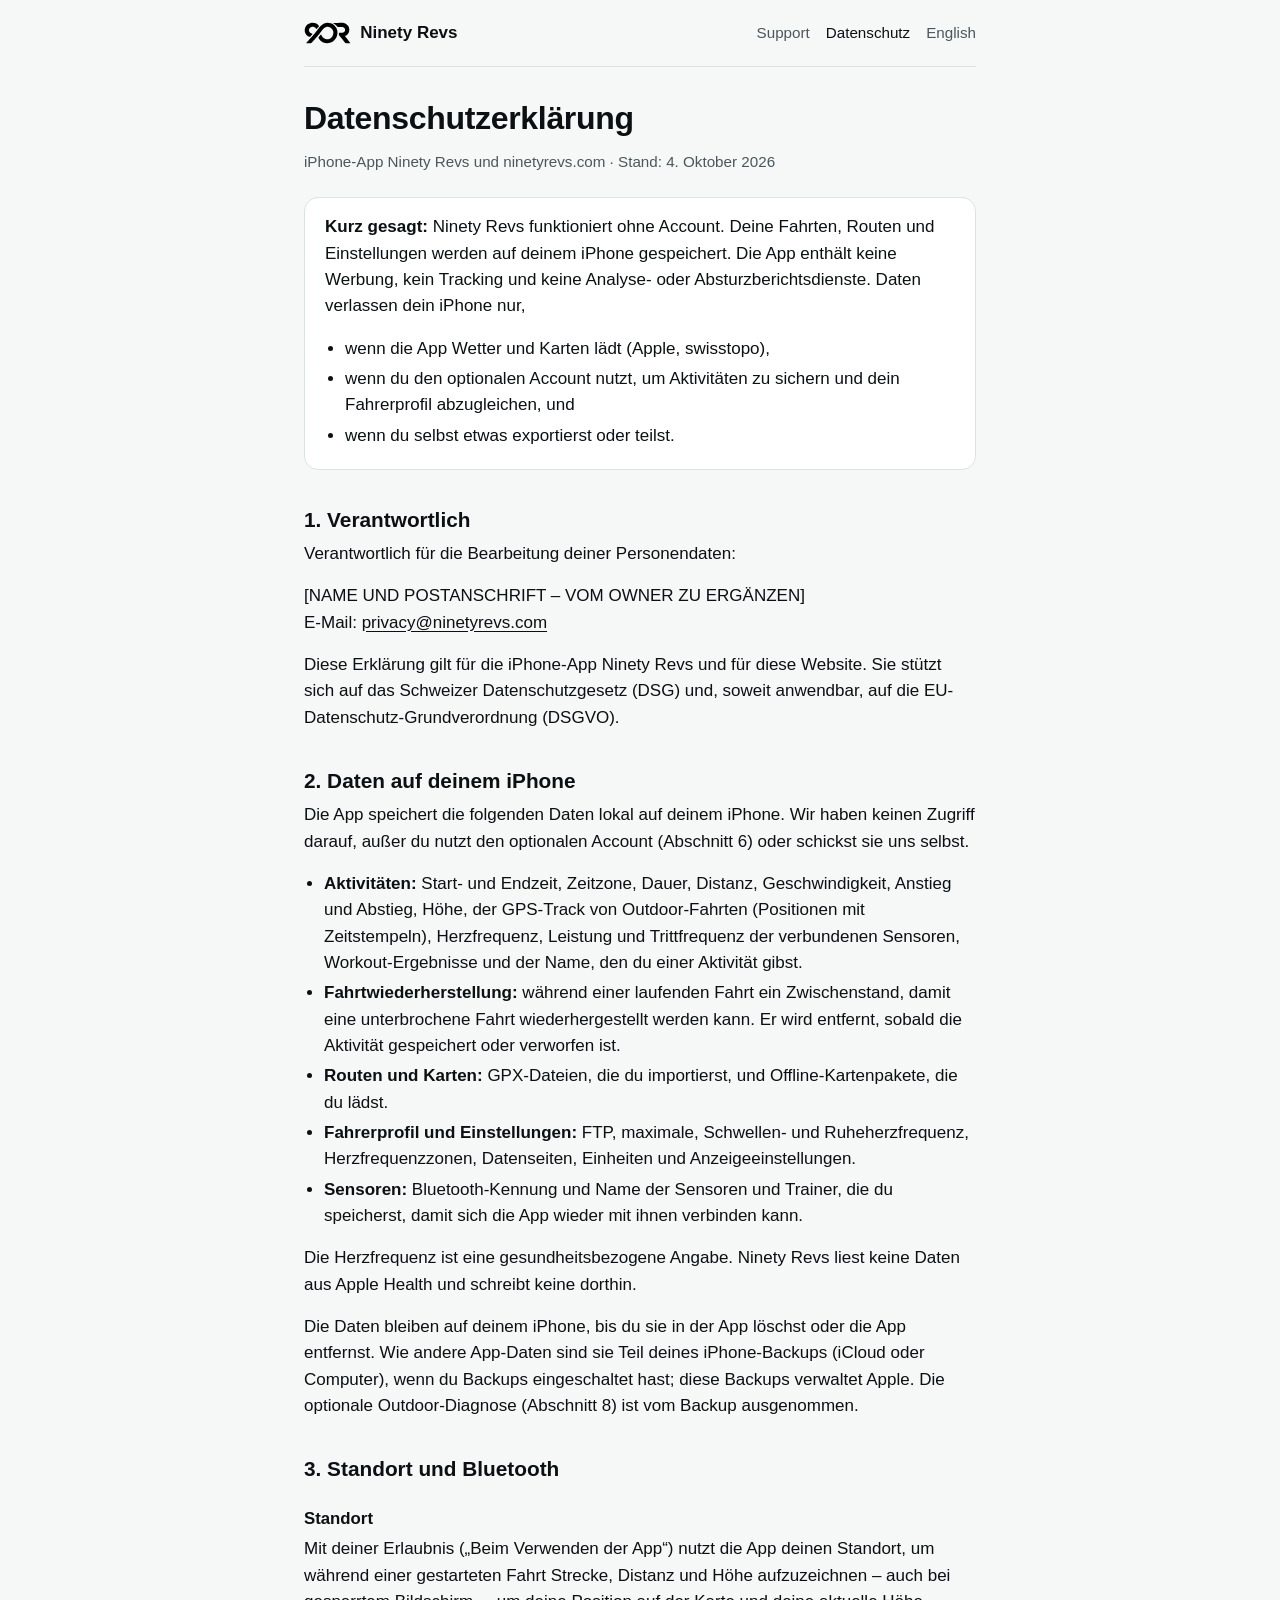
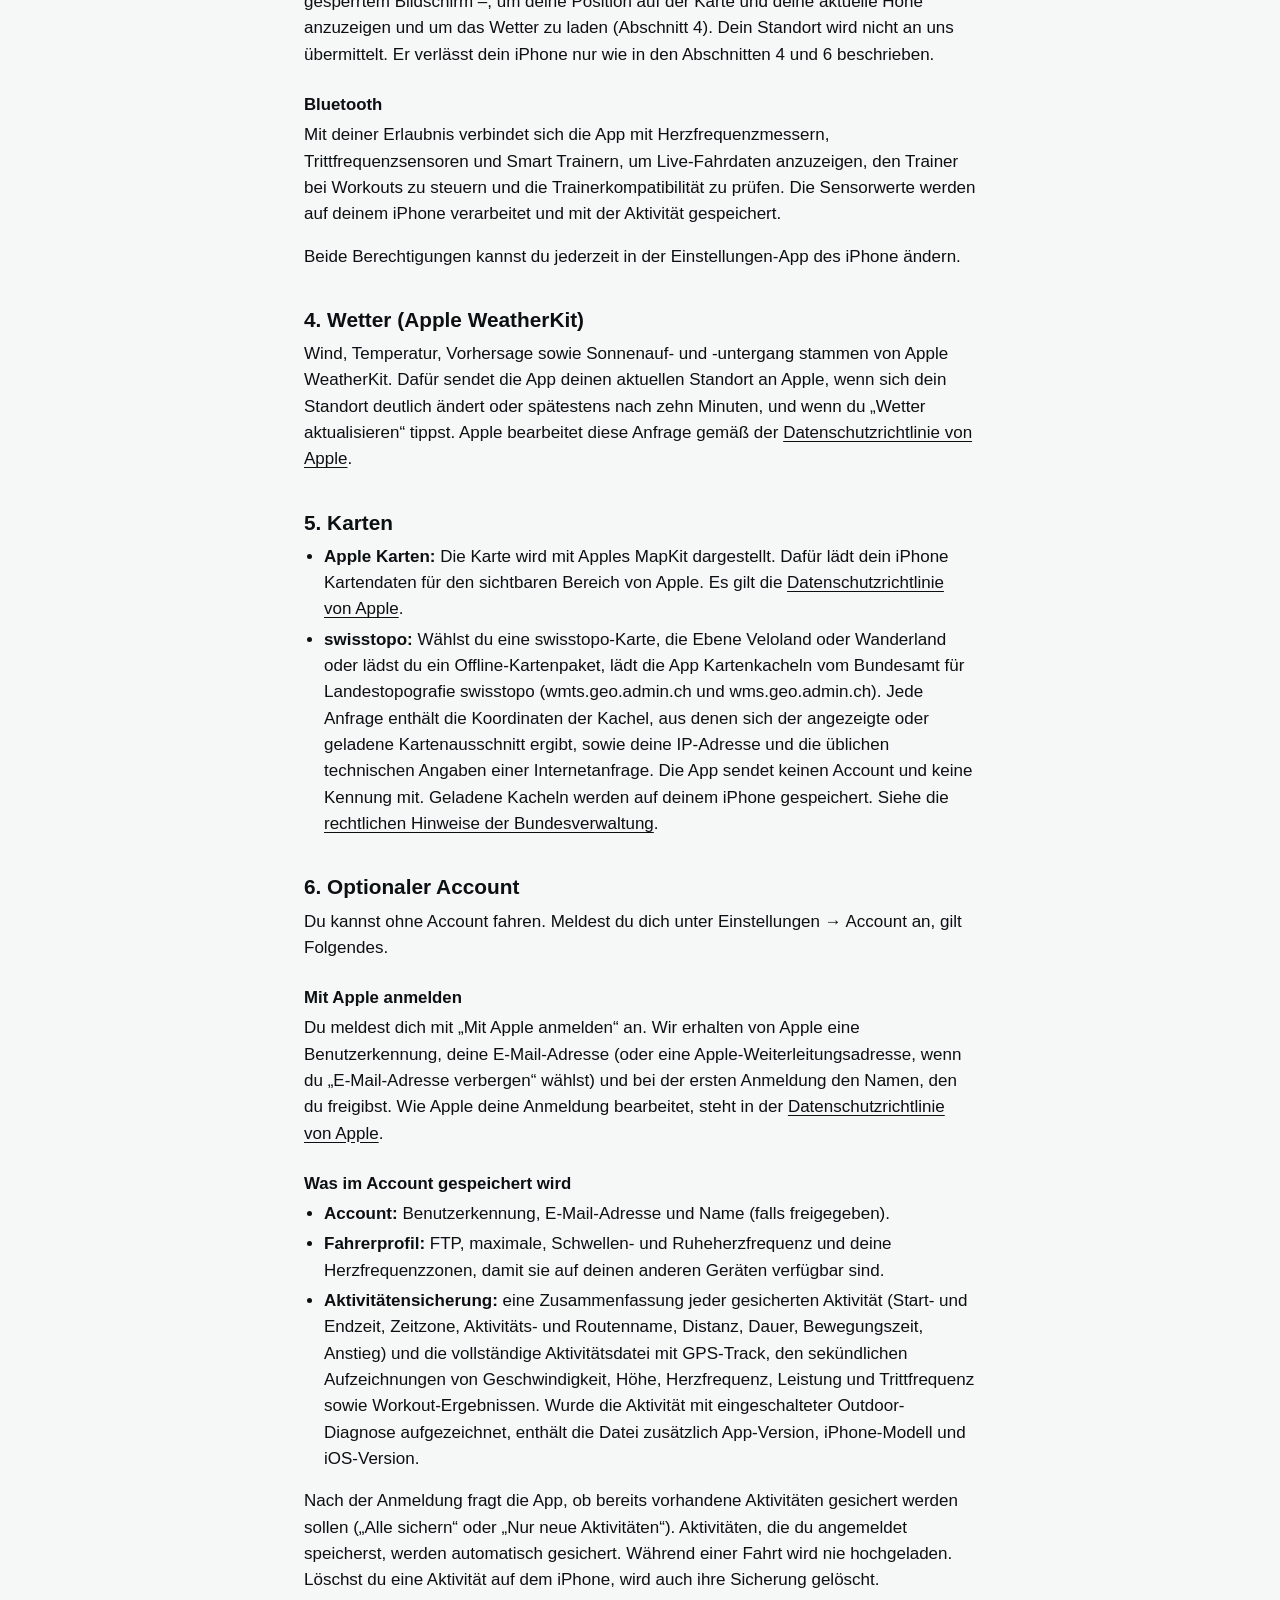
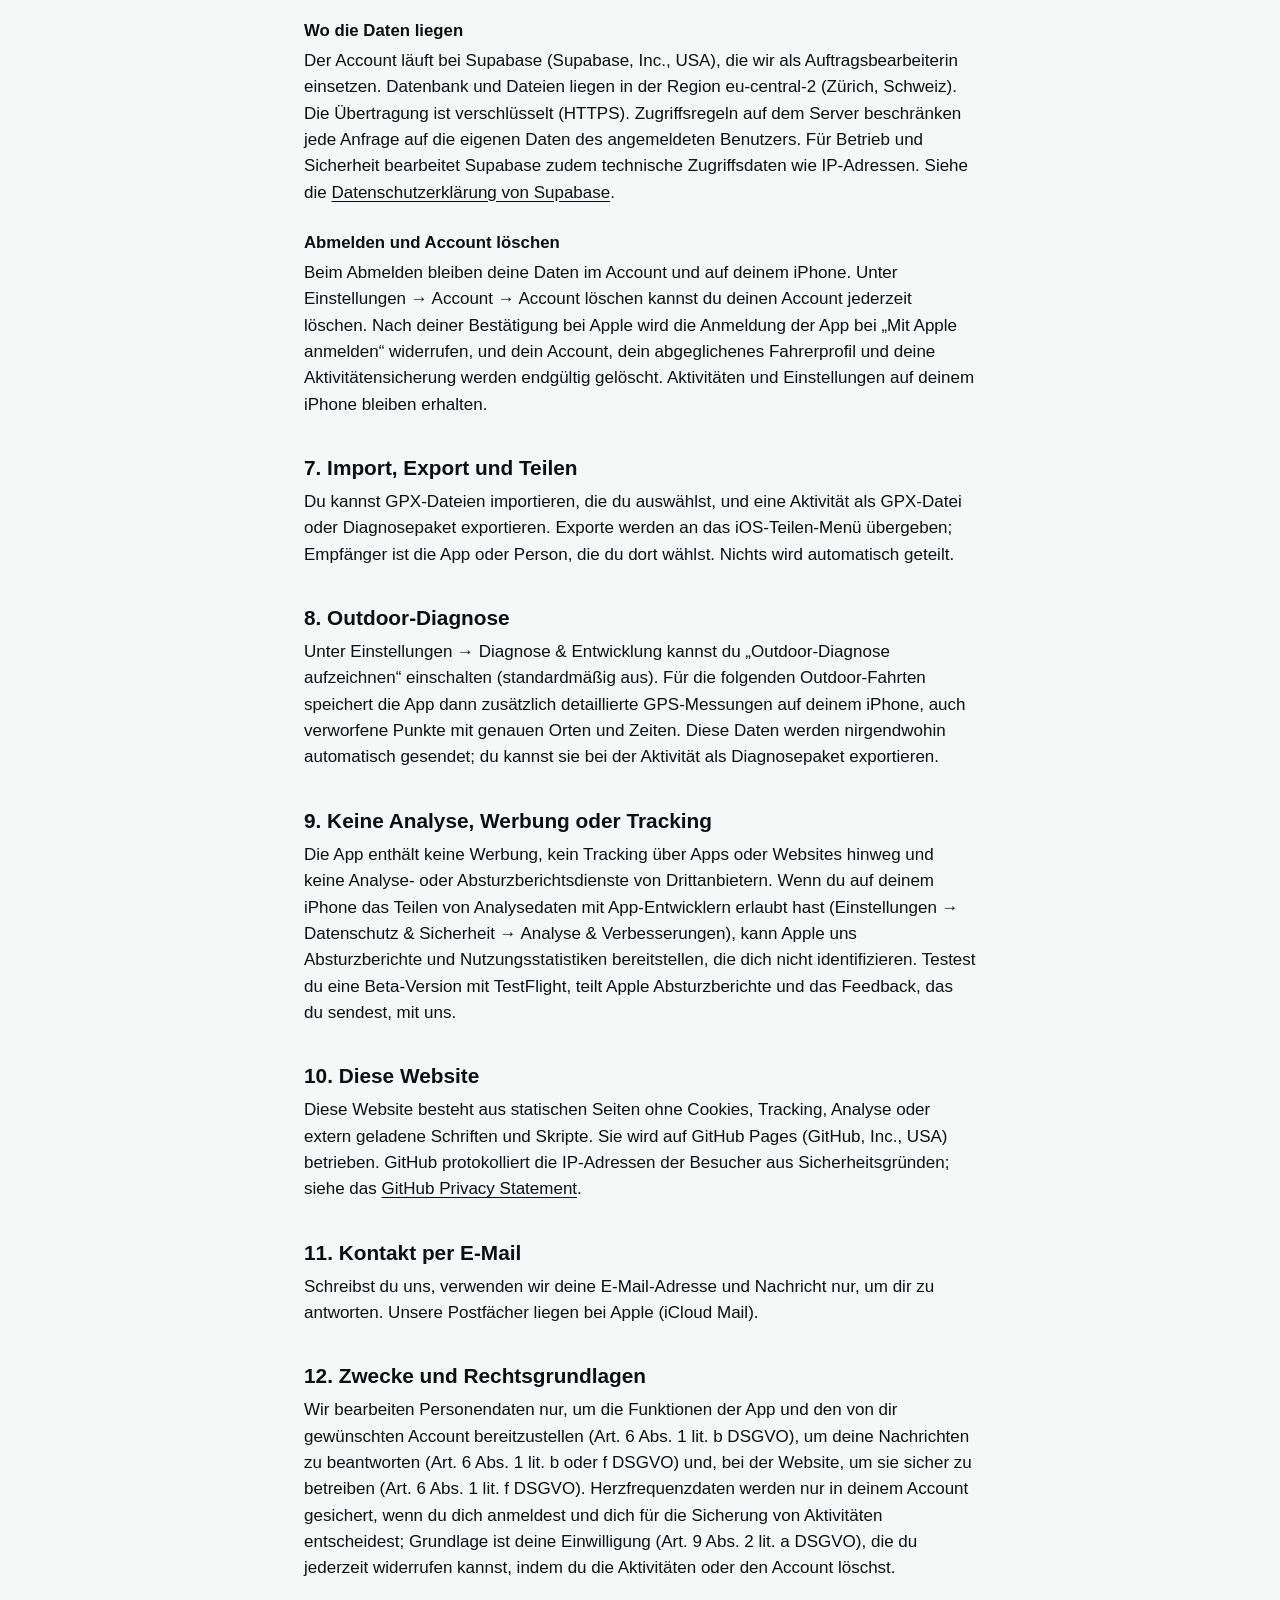
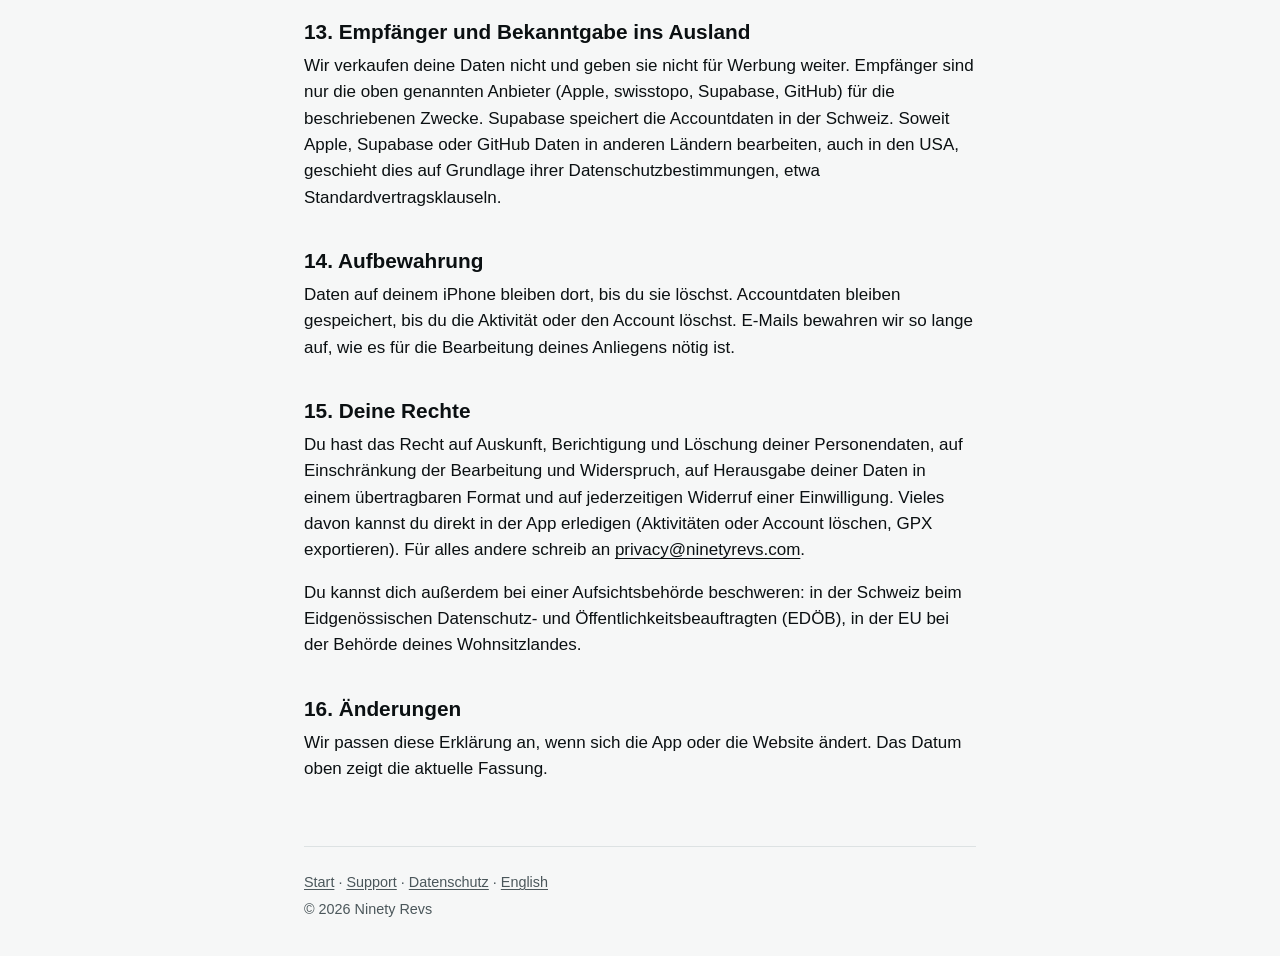
==== de/privacy/index.html @ 8e25889f "feat: add landing, support and privacy pages in English and German Static GitHub Pages site for nine" ====
<!doctype html>
<html lang="de">
<head>
<meta charset="utf-8">
<meta name="viewport" content="width=device-width, initial-scale=1, viewport-fit=cover">
<title>Datenschutzerklärung – Ninety Revs</title>
<meta name="description" content="Wie die iPhone-App Ninety Revs und diese Website mit deinen Daten umgehen.">
<meta name="color-scheme" content="light dark">
<link rel="stylesheet" href="../../assets/site.css">
<link rel="icon" href="../../favicon.png" type="image/png">
<link rel="apple-touch-icon" href="../../apple-touch-icon.png">
<link rel="alternate" hreflang="en" href="https://ninetyrevs.com/privacy/">
<link rel="alternate" hreflang="de" href="https://ninetyrevs.com/de/privacy/">
<link rel="canonical" href="https://ninetyrevs.com/de/privacy/">
</head>
<body>
<div class="wrap">
<header class="site">
  <a class="brand" href="../"><picture><source srcset="../../assets/90r-white.svg" media="(prefers-color-scheme: dark)"><img src="../../assets/90r-black.svg" alt="" width="47" height="22"></picture>Ninety Revs</a>
  <nav class="site" aria-label="Hauptnavigation">
    <a href="../support/">Support</a>
    <a href="./" aria-current="page">Datenschutz</a>
    <a href="../../privacy/" hreflang="en" lang="en">English</a>
  </nav>
</header>
<main>
<h1>Datenschutzerklärung</h1>
<p class="meta">iPhone-App Ninety Revs und ninetyrevs.com · Stand: 4. Oktober 2026</p>

<div class="box">
<p><strong>Kurz gesagt:</strong> Ninety Revs funktioniert ohne Account. Deine Fahrten, Routen und Einstellungen werden auf deinem iPhone gespeichert. Die App enthält keine Werbung, kein Tracking und keine Analyse- oder Absturzberichtsdienste. Daten verlassen dein iPhone nur,</p>
<ul>
  <li>wenn die App Wetter und Karten lädt (Apple, swisstopo),</li>
  <li>wenn du den optionalen Account nutzt, um Aktivitäten zu sichern und dein Fahrerprofil abzugleichen, und</li>
  <li>wenn du selbst etwas exportierst oder teilst.</li>
</ul>
</div>

<h2 id="verantwortlich">1. Verantwortlich</h2>
<p>Verantwortlich für die Bearbeitung deiner Personendaten:</p>
<p>[NAME UND POSTANSCHRIFT – VOM OWNER ZU ERGÄNZEN]<br>
E-Mail: <a href="mailto:privacy@ninetyrevs.com">privacy@ninetyrevs.com</a></p>
<p>Diese Erklärung gilt für die iPhone-App Ninety Revs und für diese Website. Sie stützt sich auf das Schweizer Datenschutzgesetz (DSG) und, soweit anwendbar, auf die EU-Datenschutz-Grundverordnung (DSGVO).</p>

<h2 id="auf-dem-iphone">2. Daten auf deinem iPhone</h2>
<p>Die App speichert die folgenden Daten lokal auf deinem iPhone. Wir haben keinen Zugriff darauf, außer du nutzt den optionalen Account (Abschnitt 6) oder schickst sie uns selbst.</p>
<ul>
  <li><strong>Aktivitäten:</strong> Start- und Endzeit, Zeitzone, Dauer, Distanz, Geschwindigkeit, Anstieg und Abstieg, Höhe, der GPS-Track von Outdoor-Fahrten (Positionen mit Zeitstempeln), Herzfrequenz, Leistung und Trittfrequenz der verbundenen Sensoren, Workout-Ergebnisse und der Name, den du einer Aktivität gibst.</li>
  <li><strong>Fahrtwiederherstellung:</strong> während einer laufenden Fahrt ein Zwischenstand, damit eine unterbrochene Fahrt wiederhergestellt werden kann. Er wird entfernt, sobald die Aktivität gespeichert oder verworfen ist.</li>
  <li><strong>Routen und Karten:</strong> GPX-Dateien, die du importierst, und Offline-Kartenpakete, die du lädst.</li>
  <li><strong>Fahrerprofil und Einstellungen:</strong> FTP, maximale, Schwellen- und Ruheherzfrequenz, Herzfrequenzzonen, Datenseiten, Einheiten und Anzeigeeinstellungen.</li>
  <li><strong>Sensoren:</strong> Bluetooth-Kennung und Name der Sensoren und Trainer, die du speicherst, damit sich die App wieder mit ihnen verbinden kann.</li>
</ul>
<p>Die Herzfrequenz ist eine gesundheitsbezogene Angabe. Ninety Revs liest keine Daten aus Apple Health und schreibt keine dorthin.</p>
<p>Die Daten bleiben auf deinem iPhone, bis du sie in der App löschst oder die App entfernst. Wie andere App-Daten sind sie Teil deines iPhone-Backups (iCloud oder Computer), wenn du Backups eingeschaltet hast; diese Backups verwaltet Apple. Die optionale Outdoor-Diagnose (Abschnitt 8) ist vom Backup ausgenommen.</p>

<h2 id="berechtigungen">3. Standort und Bluetooth</h2>
<h3>Standort</h3>
<p>Mit deiner Erlaubnis („Beim Verwenden der App“) nutzt die App deinen Standort, um während einer gestarteten Fahrt Strecke, Distanz und Höhe aufzuzeichnen – auch bei gesperrtem Bildschirm –, um deine Position auf der Karte und deine aktuelle Höhe anzuzeigen und um das Wetter zu laden (Abschnitt 4). Dein Standort wird nicht an uns übermittelt. Er verlässt dein iPhone nur wie in den Abschnitten 4 und 6 beschrieben.</p>
<h3>Bluetooth</h3>
<p>Mit deiner Erlaubnis verbindet sich die App mit Herzfrequenzmessern, Trittfrequenzsensoren und Smart Trainern, um Live-Fahrdaten anzuzeigen, den Trainer bei Workouts zu steuern und die Trainerkompatibilität zu prüfen. Die Sensorwerte werden auf deinem iPhone verarbeitet und mit der Aktivität gespeichert.</p>
<p>Beide Berechtigungen kannst du jederzeit in der Einstellungen-App des iPhone ändern.</p>

<h2 id="wetter">4. Wetter (Apple WeatherKit)</h2>
<p>Wind, Temperatur, Vorhersage sowie Sonnenauf- und -untergang stammen von Apple WeatherKit. Dafür sendet die App deinen aktuellen Standort an Apple, wenn sich dein Standort deutlich ändert oder spätestens nach zehn Minuten, und wenn du „Wetter aktualisieren“ tippst. Apple bearbeitet diese Anfrage gemäß der <a href="https://www.apple.com/legal/privacy/">Datenschutzrichtlinie von Apple</a>.</p>

<h2 id="karten">5. Karten</h2>
<ul>
  <li><strong>Apple Karten:</strong> Die Karte wird mit Apples MapKit dargestellt. Dafür lädt dein iPhone Kartendaten für den sichtbaren Bereich von Apple. Es gilt die <a href="https://www.apple.com/legal/privacy/">Datenschutzrichtlinie von Apple</a>.</li>
  <li><strong>swisstopo:</strong> Wählst du eine swisstopo-Karte, die Ebene Veloland oder Wanderland oder lädst du ein Offline-Kartenpaket, lädt die App Kartenkacheln vom Bundesamt für Landestopografie swisstopo (wmts.geo.admin.ch und wms.geo.admin.ch). Jede Anfrage enthält die Koordinaten der Kachel, aus denen sich der angezeigte oder geladene Kartenausschnitt ergibt, sowie deine IP-Adresse und die üblichen technischen Angaben einer Internetanfrage. Die App sendet keinen Account und keine Kennung mit. Geladene Kacheln werden auf deinem iPhone gespeichert. Siehe die <a href="https://www.admin.ch/gov/de/start/rechtliches.html">rechtlichen Hinweise der Bundesverwaltung</a>.</li>
</ul>

<h2 id="account">6. Optionaler Account</h2>
<p>Du kannst ohne Account fahren. Meldest du dich unter Einstellungen → Account an, gilt Folgendes.</p>
<h3>Mit Apple anmelden</h3>
<p>Du meldest dich mit „Mit Apple anmelden“ an. Wir erhalten von Apple eine Benutzerkennung, deine E-Mail-Adresse (oder eine Apple-Weiterleitungsadresse, wenn du „E-Mail-Adresse verbergen“ wählst) und bei der ersten Anmeldung den Namen, den du freigibst. Wie Apple deine Anmeldung bearbeitet, steht in der <a href="https://www.apple.com/legal/privacy/">Datenschutzrichtlinie von Apple</a>.</p>
<h3>Was im Account gespeichert wird</h3>
<ul>
  <li><strong>Account:</strong> Benutzerkennung, E-Mail-Adresse und Name (falls freigegeben).</li>
  <li><strong>Fahrerprofil:</strong> FTP, maximale, Schwellen- und Ruheherzfrequenz und deine Herzfrequenzzonen, damit sie auf deinen anderen Geräten verfügbar sind.</li>
  <li><strong>Aktivitätensicherung:</strong> eine Zusammenfassung jeder gesicherten Aktivität (Start- und Endzeit, Zeitzone, Aktivitäts- und Routenname, Distanz, Dauer, Bewegungszeit, Anstieg) und die vollständige Aktivitätsdatei mit GPS-Track, den sekündlichen Aufzeichnungen von Geschwindigkeit, Höhe, Herzfrequenz, Leistung und Trittfrequenz sowie Workout-Ergebnissen. Wurde die Aktivität mit eingeschalteter Outdoor-Diagnose aufgezeichnet, enthält die Datei zusätzlich App-Version, iPhone-Modell und iOS-Version.</li>
</ul>
<p>Nach der Anmeldung fragt die App, ob bereits vorhandene Aktivitäten gesichert werden sollen („Alle sichern“ oder „Nur neue Aktivitäten“). Aktivitäten, die du angemeldet speicherst, werden automatisch gesichert. Während einer Fahrt wird nie hochgeladen. Löschst du eine Aktivität auf dem iPhone, wird auch ihre Sicherung gelöscht.</p>
<h3>Wo die Daten liegen</h3>
<p>Der Account läuft bei Supabase (Supabase, Inc., USA), die wir als Auftragsbearbeiterin einsetzen. Datenbank und Dateien liegen in der Region eu-central-2 (Zürich, Schweiz). Die Übertragung ist verschlüsselt (HTTPS). Zugriffsregeln auf dem Server beschränken jede Anfrage auf die eigenen Daten des angemeldeten Benutzers. Für Betrieb und Sicherheit bearbeitet Supabase zudem technische Zugriffsdaten wie IP-Adressen. Siehe die <a href="https://supabase.com/privacy">Datenschutzerklärung von Supabase</a>.</p>
<h3>Abmelden und Account löschen</h3>
<p>Beim Abmelden bleiben deine Daten im Account und auf deinem iPhone. Unter Einstellungen → Account → Account löschen kannst du deinen Account jederzeit löschen. Nach deiner Bestätigung bei Apple wird die Anmeldung der App bei „Mit Apple anmelden“ widerrufen, und dein Account, dein abgeglichenes Fahrerprofil und deine Aktivitätensicherung werden endgültig gelöscht. Aktivitäten und Einstellungen auf deinem iPhone bleiben erhalten.</p>

<h2 id="teilen">7. Import, Export und Teilen</h2>
<p>Du kannst GPX-Dateien importieren, die du auswählst, und eine Aktivität als GPX-Datei oder Diagnosepaket exportieren. Exporte werden an das iOS-Teilen-Menü übergeben; Empfänger ist die App oder Person, die du dort wählst. Nichts wird automatisch geteilt.</p>

<h2 id="diagnose">8. Outdoor-Diagnose</h2>
<p>Unter Einstellungen → Diagnose &amp; Entwicklung kannst du „Outdoor-Diagnose aufzeichnen“ einschalten (standardmäßig aus). Für die folgenden Outdoor-Fahrten speichert die App dann zusätzlich detaillierte GPS-Messungen auf deinem iPhone, auch verworfene Punkte mit genauen Orten und Zeiten. Diese Daten werden nirgendwohin automatisch gesendet; du kannst sie bei der Aktivität als Diagnosepaket exportieren.</p>

<h2 id="analyse">9. Keine Analyse, Werbung oder Tracking</h2>
<p>Die App enthält keine Werbung, kein Tracking über Apps oder Websites hinweg und keine Analyse- oder Absturzberichtsdienste von Drittanbietern. Wenn du auf deinem iPhone das Teilen von Analysedaten mit App-Entwicklern erlaubt hast (Einstellungen → Datenschutz &amp; Sicherheit → Analyse &amp; Verbesserungen), kann Apple uns Absturzberichte und Nutzungsstatistiken bereitstellen, die dich nicht identifizieren. Testest du eine Beta-Version mit TestFlight, teilt Apple Absturzberichte und das Feedback, das du sendest, mit uns.</p>

<h2 id="website">10. Diese Website</h2>
<p>Diese Website besteht aus statischen Seiten ohne Cookies, Tracking, Analyse oder extern geladene Schriften und Skripte. Sie wird auf GitHub Pages (GitHub, Inc., USA) betrieben. GitHub protokolliert die IP-Adressen der Besucher aus Sicherheitsgründen; siehe das <a href="https://docs.github.com/de/site-policy/privacy-policies/github-general-privacy-statement">GitHub Privacy Statement</a>.</p>

<h2 id="email">11. Kontakt per E-Mail</h2>
<p>Schreibst du uns, verwenden wir deine E-Mail-Adresse und Nachricht nur, um dir zu antworten. Unsere Postfächer liegen bei Apple (iCloud Mail).</p>

<h2 id="rechtsgrundlagen">12. Zwecke und Rechtsgrundlagen</h2>
<p>Wir bearbeiten Personendaten nur, um die Funktionen der App und den von dir gewünschten Account bereitzustellen (Art. 6 Abs. 1 lit. b DSGVO), um deine Nachrichten zu beantworten (Art. 6 Abs. 1 lit. b oder f DSGVO) und, bei der Website, um sie sicher zu betreiben (Art. 6 Abs. 1 lit. f DSGVO). Herzfrequenzdaten werden nur in deinem Account gesichert, wenn du dich anmeldest und dich für die Sicherung von Aktivitäten entscheidest; Grundlage ist deine Einwilligung (Art. 9 Abs. 2 lit. a DSGVO), die du jederzeit widerrufen kannst, indem du die Aktivitäten oder den Account löschst.</p>

<h2 id="empfaenger">13. Empfänger und Bekanntgabe ins Ausland</h2>
<p>Wir verkaufen deine Daten nicht und geben sie nicht für Werbung weiter. Empfänger sind nur die oben genannten Anbieter (Apple, swisstopo, Supabase, GitHub) für die beschriebenen Zwecke. Supabase speichert die Accountdaten in der Schweiz. Soweit Apple, Supabase oder GitHub Daten in anderen Ländern bearbeiten, auch in den USA, geschieht dies auf Grundlage ihrer Datenschutzbestimmungen, etwa Standardvertragsklauseln.</p>

<h2 id="aufbewahrung">14. Aufbewahrung</h2>
<p>Daten auf deinem iPhone bleiben dort, bis du sie löschst. Accountdaten bleiben gespeichert, bis du die Aktivität oder den Account löschst. E-Mails bewahren wir so lange auf, wie es für die Bearbeitung deines Anliegens nötig ist.</p>

<h2 id="rechte">15. Deine Rechte</h2>
<p>Du hast das Recht auf Auskunft, Berichtigung und Löschung deiner Personendaten, auf Einschränkung der Bearbeitung und Widerspruch, auf Herausgabe deiner Daten in einem übertragbaren Format und auf jederzeitigen Widerruf einer Einwilligung. Vieles davon kannst du direkt in der App erledigen (Aktivitäten oder Account löschen, GPX exportieren). Für alles andere schreib an <a href="mailto:privacy@ninetyrevs.com">privacy@ninetyrevs.com</a>.</p>
<p>Du kannst dich außerdem bei einer Aufsichtsbehörde beschweren: in der Schweiz beim Eidgenössischen Datenschutz- und Öffentlichkeitsbeauftragten (EDÖB), in der EU bei der Behörde deines Wohnsitzlandes.</p>

<h2 id="aenderungen">16. Änderungen</h2>
<p>Wir passen diese Erklärung an, wenn sich die App oder die Website ändert. Das Datum oben zeigt die aktuelle Fassung.</p>
</main>
<footer class="site">
  <p><a href="../">Start</a> · <a href="../support/">Support</a> · <a href="./">Datenschutz</a> · <a href="../../privacy/" hreflang="en" lang="en">English</a></p>
  <p>© 2026 Ninety Revs</p>
</footer>
</div>
</body>
</html>
---- assets/site.css ----
/* Ninety Revs website. System fonts only; no external resources. */
:root {
  color-scheme: light dark;
  --bg: #f6f7f7;
  --surface: #ffffff;
  --text: #0b1012;
  --muted: #4b575b;
  --line: #dde2e3;
  --link: #0b1012;
  --accent: #69777b;
}

@media (prefers-color-scheme: dark) {
  :root {
    --bg: #070a0b;
    --surface: #11181b;
    --text: #f2f4f4;
    --muted: #a3afb2;
    --line: #243035;
    --link: #ffffff;
    --accent: #8d9a9e;
  }
}

*,
*::before,
*::after { box-sizing: border-box; }

html { -webkit-text-size-adjust: 100%; text-size-adjust: 100%; }

body {
  margin: 0;
  background: var(--bg);
  color: var(--text);
  font: 17px/1.55 -apple-system, BlinkMacSystemFont, "Segoe UI", Roboto, "Helvetica Neue", Arial, sans-serif;
}

.wrap {
  max-width: 44rem;
  margin: 0 auto;
  padding: 0 max(1rem, env(safe-area-inset-left)) 0 max(1rem, env(safe-area-inset-right));
}

header.site {
  display: flex;
  align-items: center;
  justify-content: space-between;
  gap: 1rem;
  padding: 1.25rem 0;
  border-bottom: 1px solid var(--line);
}

header.site a.brand { display: inline-flex; align-items: center; gap: 0.6rem; color: var(--text); text-decoration: none; font-weight: 600; }
header.site a.brand img { display: block; height: 22px; width: auto; }

nav.site { display: flex; flex-wrap: wrap; gap: 0.25rem 1rem; font-size: 0.95rem; }
nav.site a { color: var(--muted); text-decoration: none; }
nav.site a:hover, nav.site a[aria-current="page"] { color: var(--text); }

main { padding: 2rem 0 3rem; }

h1 { font-size: 2rem; line-height: 1.2; letter-spacing: -0.01em; margin: 0 0 0.75rem; }
h2 { font-size: 1.3rem; line-height: 1.3; margin: 2.25rem 0 0.5rem; }
h3 { font-size: 1.05rem; margin: 1.5rem 0 0.25rem; }
p, ul, ol, dl { margin: 0 0 1rem; }
ul, ol { padding-left: 1.25rem; }
li { margin: 0.25rem 0; }

a { color: var(--link); text-underline-offset: 0.15em; }

.lead { font-size: 1.15rem; color: var(--muted); }
.meta { color: var(--muted); font-size: 0.95rem; }

.hero { text-align: center; padding: 2rem 0 1rem; }
.hero img.icon { width: 128px; height: 128px; border-radius: 28px; display: block; margin: 0 auto 1.5rem; box-shadow: 0 6px 24px rgb(0 0 0 / 0.18); }
.hero h1 { font-size: 2.4rem; }

.cards { display: grid; gap: 1rem; grid-template-columns: repeat(auto-fit, minmax(14rem, 1fr)); margin: 2rem 0; }
.card { display: block; padding: 1.1rem 1.25rem; background: var(--surface); border: 1px solid var(--line); border-radius: 14px; color: var(--text); text-decoration: none; }
.card strong { display: block; font-size: 1.05rem; margin-bottom: 0.2rem; }
.card span { color: var(--muted); font-size: 0.95rem; }
.card:hover { border-color: var(--accent); }

.box { padding: 1rem 1.25rem; background: var(--surface); border: 1px solid var(--line); border-radius: 14px; margin: 1.5rem 0; }
.box p:last-child, .box ul:last-child { margin-bottom: 0; }

details { border-top: 1px solid var(--line); padding: 0.75rem 0; }
details:last-of-type { border-bottom: 1px solid var(--line); }
summary { cursor: pointer; font-weight: 600; }
details > :not(summary) { margin-top: 0.5rem; }

footer.site { border-top: 1px solid var(--line); padding: 1.25rem 0 max(2rem, env(safe-area-inset-bottom)); color: var(--muted); font-size: 0.9rem; }
footer.site a { color: var(--muted); }
footer.site p { margin: 0.25rem 0; }

@media (max-width: 30rem) {
  h1 { font-size: 1.7rem; }
  .hero h1 { font-size: 2rem; }
  header.site { flex-direction: column; align-items: flex-start; gap: 0.5rem; }
}
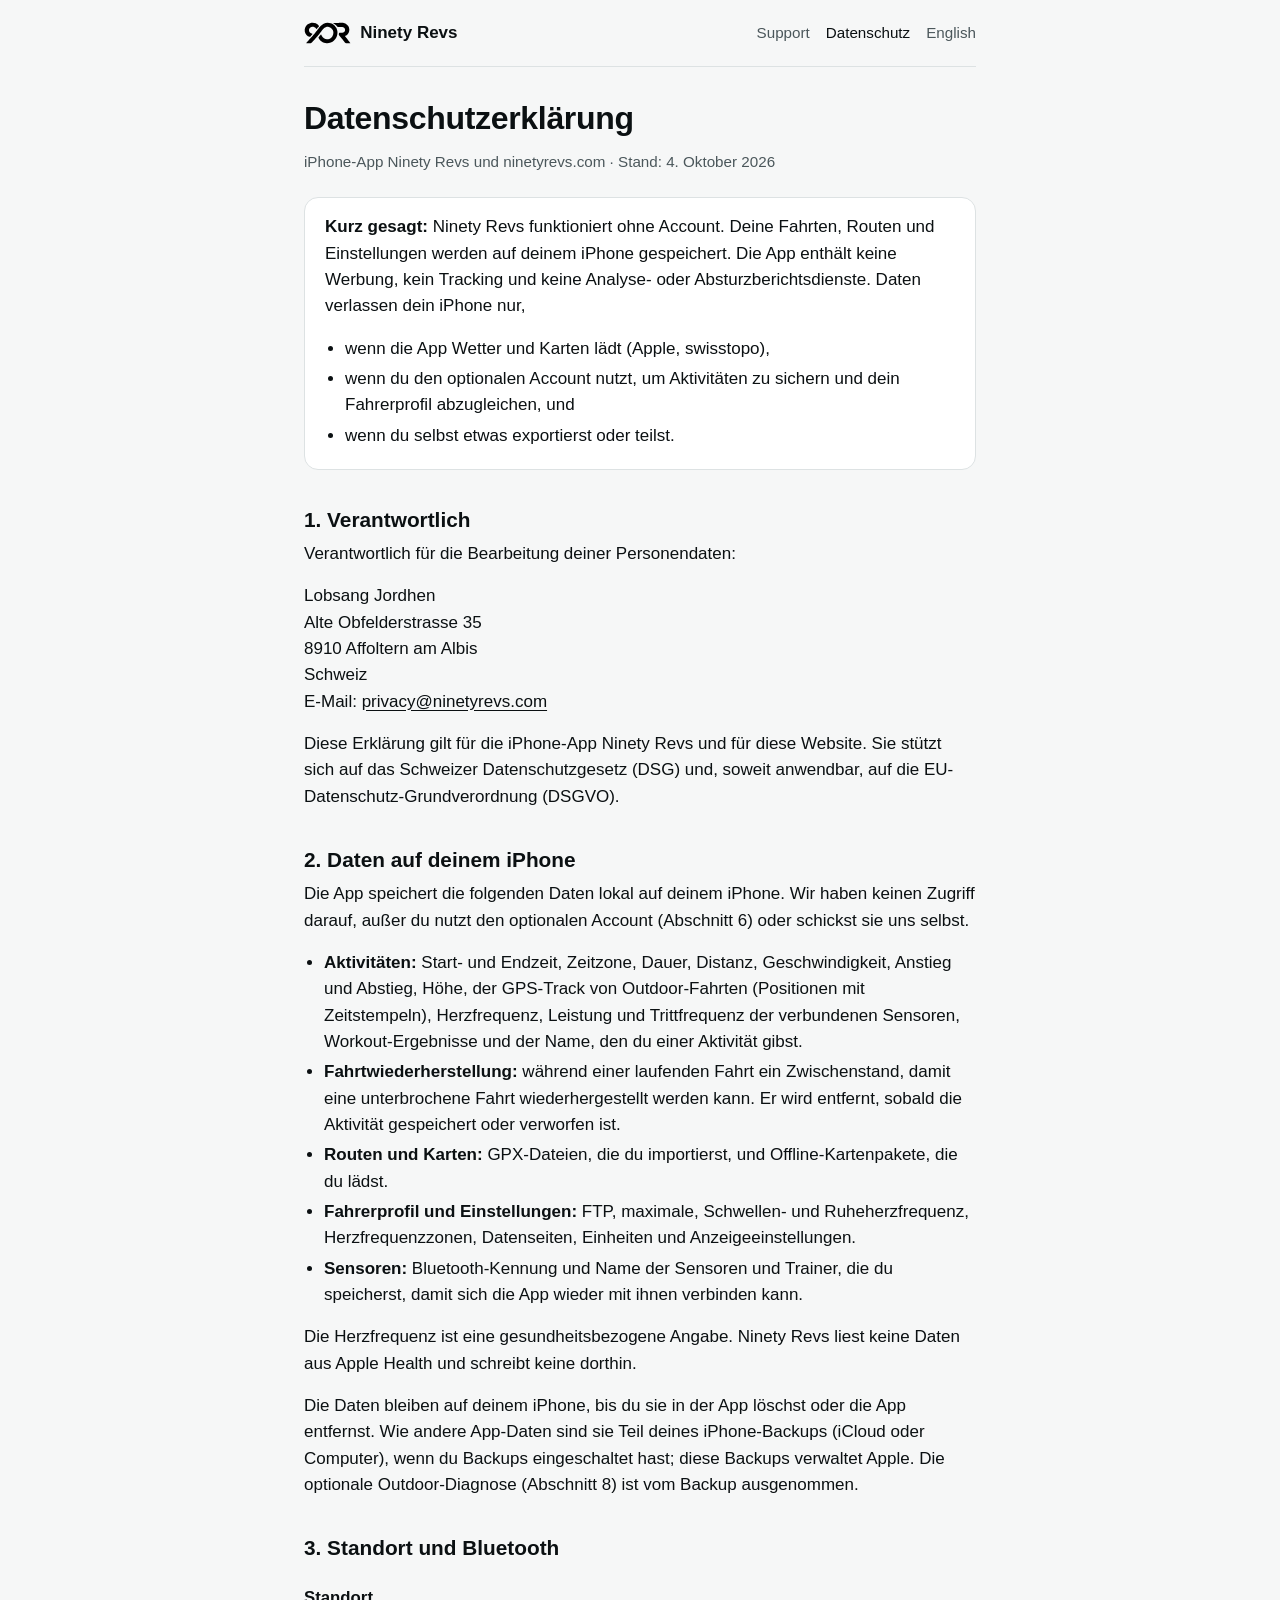
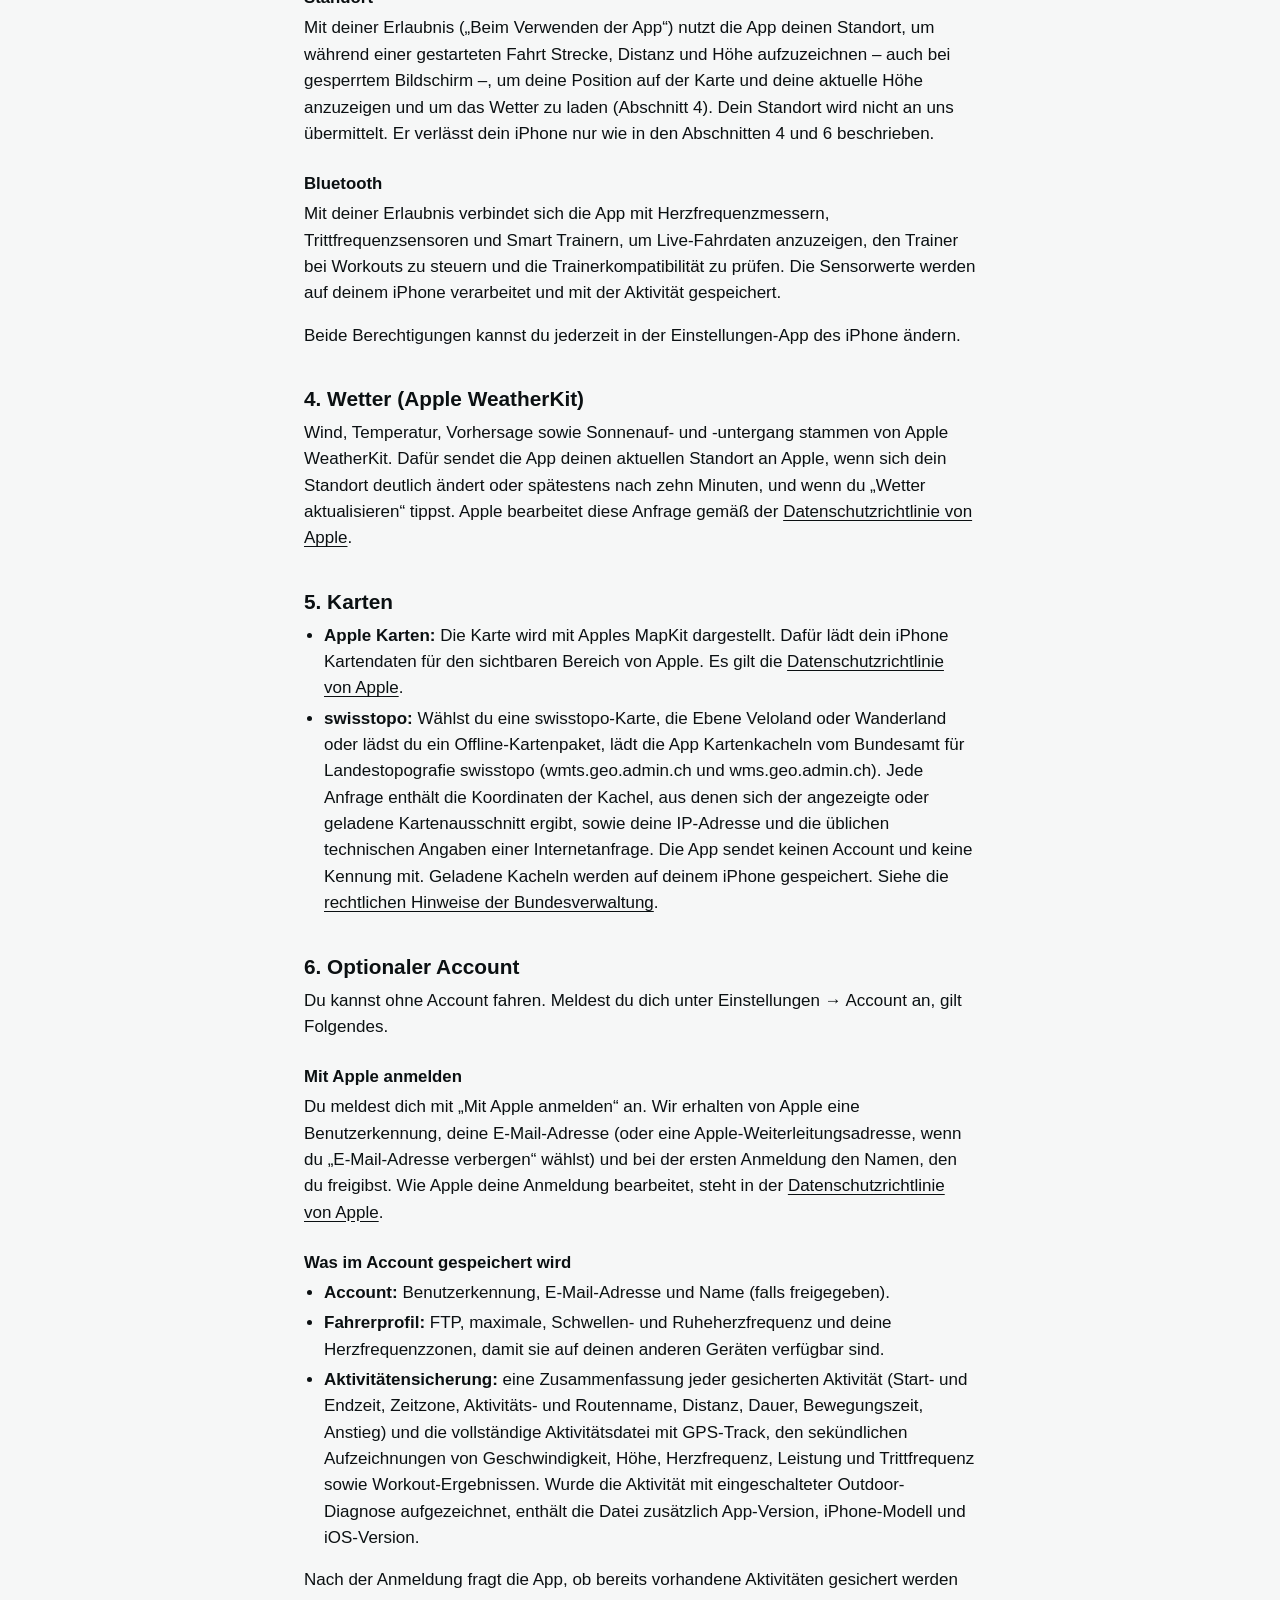
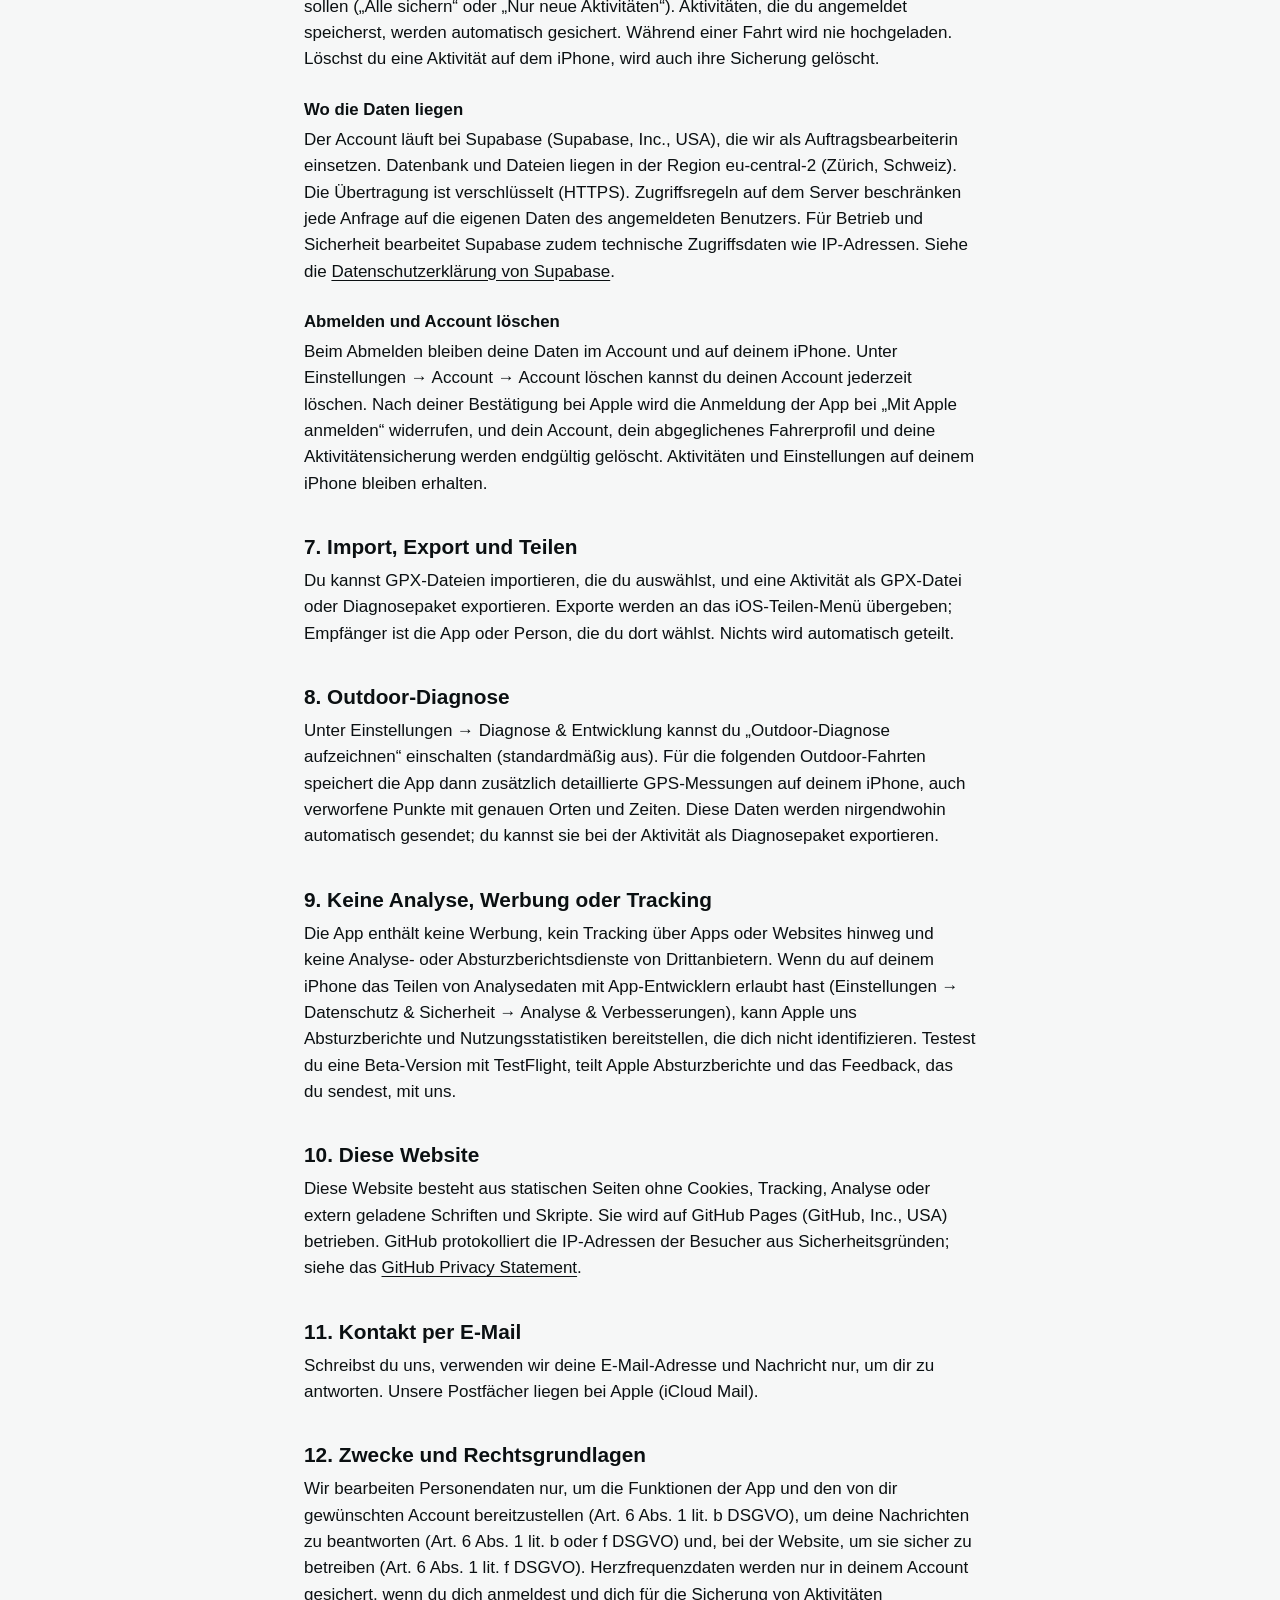
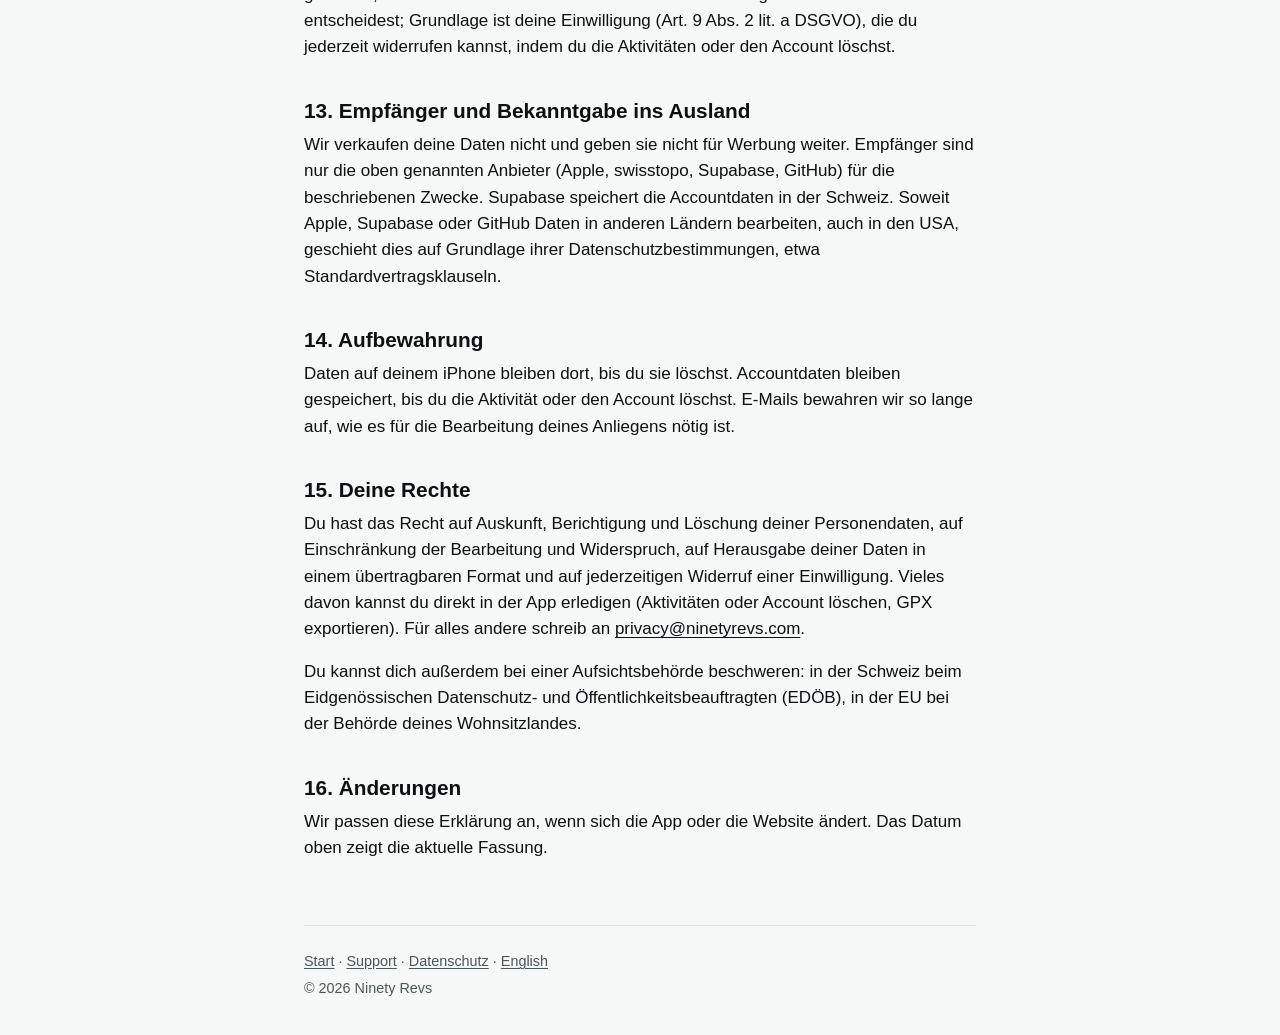
==== commit c7b385ea: "docs: add controller name and address to privacy policy Refs Annotator/ninety-revs#340  Co-Authored-" ====
--- a/de/privacy/index.html
+++ b/de/privacy/index.html
@@ -38,7 +38,10 @@
 
 <h2 id="verantwortlich">1. Verantwortlich</h2>
 <p>Verantwortlich für die Bearbeitung deiner Personendaten:</p>
-<p>[NAME UND POSTANSCHRIFT – VOM OWNER ZU ERGÄNZEN]<br>
+<p>Lobsang Jordhen<br>
+Alte Obfelderstrasse 35<br>
+8910 Affoltern am Albis<br>
+Schweiz<br>
 E-Mail: <a href="mailto:privacy@ninetyrevs.com">privacy@ninetyrevs.com</a></p>
 <p>Diese Erklärung gilt für die iPhone-App Ninety Revs und für diese Website. Sie stützt sich auf das Schweizer Datenschutzgesetz (DSG) und, soweit anwendbar, auf die EU-Datenschutz-Grundverordnung (DSGVO).</p>
 
